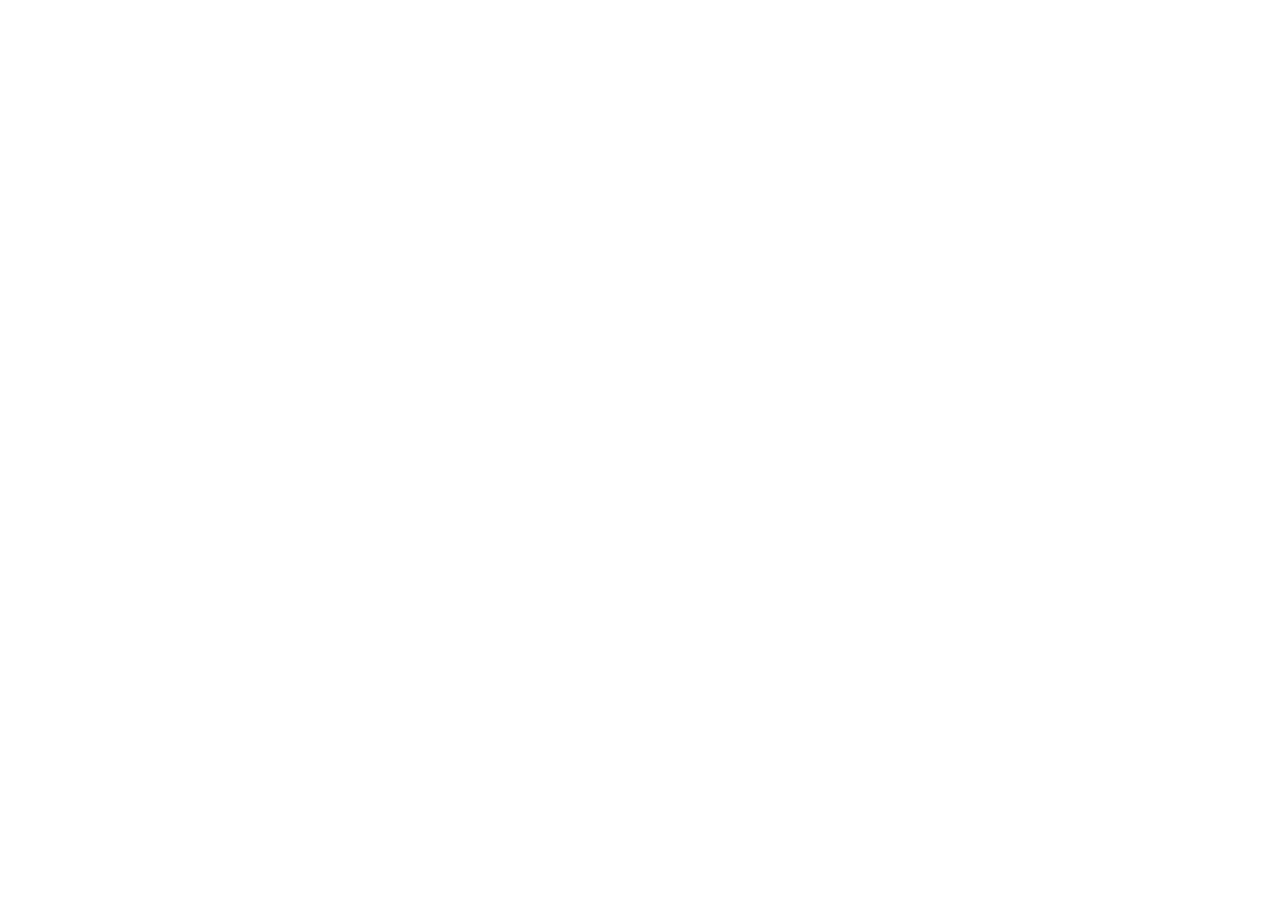
==== fb/index.html @ 3eae32b1 "Add a German redirect page to the App Store for Facebook ads Co-Authored-By: Claude Opus 5.5 <norepl" ====
<!doctype html>
<html lang="de">
<head>
  <meta charset="utf-8">
  <meta name="viewport" content="width=device-width, initial-scale=1">
  <meta name="theme-color" content="#fffaf0">
  <meta name="robots" content="noindex, nofollow">
  <title>Diadoku im App Store</title>
  <meta http-equiv="refresh" content="0; url=https://apps.apple.com/app/apple-store/id6808338155?pt=129407361&amp;ct=fb-ads&amp;mt=8">
  <link rel="icon" href="/favicon.ico" sizes="any">
  <link rel="apple-touch-icon" href="/assets/apple-touch-icon.png">
  <link rel="stylesheet" href="/styles.css?v=3">
  <script>location.replace("https://apps.apple.com/app/apple-store/id6808338155?pt=129407361&ct=fb-ads&mt=8");</script>
  <style>
    .redirect { min-height: 100vh; display: flex; flex-direction: column; align-items: center; justify-content: center; gap: 20px; padding: 24px; text-align: center; }
    .redirect img { border-radius: 22%; }
    .redirect p { margin: 0; }
  </style>
</head>
<body>
  <main class="redirect">
    <img src="/assets/icon-256.png" width="96" height="96" alt="Diadoku">
    <p>Der App Store wird geöffnet …</p>
    <a class="store-badge" href="https://apps.apple.com/app/apple-store/id6808338155?pt=129407361&amp;ct=fb-ads&amp;mt=8">
      <svg viewBox="0 0 24 24" aria-hidden="true"><path d="M16.7 12.8c0-2.3 1.9-3.4 2-3.5a4.3 4.3 0 0 0-3.4-1.8c-1.4-.1-2.7.8-3.4.8-.7 0-1.8-.8-3-.8a4.5 4.5 0 0 0-3.8 2.3c-1.6 2.8-.4 6.9 1.1 9.2.8 1.1 1.6 2.3 2.7 2.2 1.1 0 1.5-.7 2.9-.7s1.8.7 3 .7 2-1.1 2.7-2.3a10 10 0 0 0 1.2-2.5 4 4 0 0 1-2-3.6ZM14.4 6a4.2 4.2 0 0 0 1-3 4.3 4.3 0 0 0-2.8 1.5 4 4 0 0 0-1 2.9 3.6 3.6 0 0 0 2.8-1.4Z"/></svg>
      <span><small>Laden im</small><strong>App Store</strong></span>
    </a>
  </main>
</body>
</html>
---- styles.css ----
/* Nunito stands in for SF Rounded where the system font is not available */
@font-face {
  font-family: "Nunito";
  src: url("assets/fonts/nunito-latin-800-normal.woff2") format("woff2");
  font-weight: 800;
  font-display: swap;
}
@font-face {
  font-family: "Nunito";
  src: url("assets/fonts/nunito-latin-900-normal.woff2") format("woff2");
  font-weight: 900;
  font-display: swap;
}

/* The light look of the store images and the Product Hunt gallery:
   cream ground, gold accents, the app's ink color (DiadokuTheme, light). */
:root {
  color-scheme: light;
  --cream: #fffaf0;
  --sand: #ede6d6;
  --ink: #2b2117;
  --muted: rgb(43 33 23 / 66%);
  --gold: #996612;
  --gold-soft: #e6b852;
  --gold-light: #ffde80;
  --on-gold: #332105;
  --edge: rgb(153 102 18 / 22%);
  --shadow: rgb(89 61 20 / 26%);
  --rounded: ui-rounded, "SF Pro Rounded", "Nunito", system-ui, sans-serif;
  --sans: -apple-system, BlinkMacSystemFont, "SF Pro Text", "Segoe UI", Roboto, sans-serif;
}

* { box-sizing: border-box; }
html { min-width: 320px; background: var(--sand); overflow-x: hidden; scroll-behavior: smooth; }
body {
  margin: 0;
  overflow-x: hidden;
  overflow-x: clip;
  color: var(--ink);
  font-family: var(--sans);
  -webkit-font-smoothing: antialiased;
  background:
    radial-gradient(1200px 700px at 80% 0%, rgb(255 222 128 / 45%), transparent 60%),
    linear-gradient(180deg, var(--cream) 0%, var(--sand) 100%);
}
a { color: inherit; }
img { max-width: 100%; }
a:focus-visible { outline: 3px solid var(--gold-soft); outline-offset: 3px; border-radius: 8px; }

/* ---------- Header ---------- */
.top {
  width: min(1180px, calc(100% - 32px));
  margin: 0 auto;
  padding: 18px 0;
  display: flex;
  align-items: center;
  justify-content: space-between;
  gap: 16px;
}
.brand { display: flex; align-items: center; gap: 10px; text-decoration: none; }
.brand img { width: 40px; height: 40px; border-radius: 10px; box-shadow: 0 4px 12px var(--shadow); }
.brand span { font-family: var(--rounded); font-weight: 900; font-size: 22px; letter-spacing: -.01em; }
.pill-link {
  font-family: var(--rounded); font-weight: 900; font-size: 15px; text-decoration: none;
  padding: 9px 16px; border-radius: 999px; color: var(--on-gold);
  background: linear-gradient(180deg, var(--gold-light), var(--gold-soft));
  border: 1px solid #c99a3a;
  box-shadow: 0 6px 16px rgb(153 102 18 / 25%);
}

/* ---------- Shared type ---------- */
.eyebrow {
  margin: 0;
  font-family: var(--rounded);
  font-weight: 900;
  font-size: 13px;
  letter-spacing: .16em;
  text-transform: uppercase;
  color: var(--gold);
}
h1, h2 {
  margin: 0;
  font-family: var(--rounded);
  font-weight: 900;
  letter-spacing: -.015em;
  line-height: 1.02;
  text-wrap: balance;
}
h1 { font-size: clamp(46px, 7vw, 80px); }
h2 { font-size: clamp(36px, 4.6vw, 58px); }
h1 em, h2 em { font-style: normal; color: var(--gold); }
.lead {
  margin: 0;
  max-width: 30em;
  font-size: clamp(18px, 1.6vw, 21px);
  line-height: 1.5;
  font-weight: 500;
  color: var(--muted);
}

/* ---------- Sections: text on one side, store images on the other ---------- */
.hero, .feature {
  width: min(1180px, calc(100% - 32px));
  margin: 0 auto;
  display: grid;
  grid-template-columns: minmax(0, 1fr) minmax(0, 1.15fr);
  align-items: center;
  gap: 48px;
}
.hero { min-height: 640px; padding: 24px 0 64px; }
.feature { padding: 72px 0; border-top: 1px solid var(--edge); }
.feature--flip .copy { order: 2; }
.copy { display: flex; flex-direction: column; gap: 22px; min-width: 0; }

.chips { display: flex; flex-wrap: wrap; gap: 10px; margin: 0; padding: 0; list-style: none; }
.chips li {
  font-family: var(--rounded); font-weight: 800; font-size: 16px;
  padding: 8px 15px 7px; border-radius: 999px;
  background: rgb(255 255 255 / 92%);
  border: 1.5px solid var(--edge);
  box-shadow: 0 4px 12px rgb(89 61 20 / 10%);
}
.chips li.gold { background: linear-gradient(180deg, var(--gold-light), var(--gold-soft)); border-color: #c99a3a; color: var(--on-gold); }

/* Rule list with the mini boards of the app's rule cards */
.rules, .ticks { margin: 0; padding: 0; list-style: none; display: grid; gap: 14px; }
.rules li {
  display: flex; align-items: center; gap: 14px;
  font-family: var(--rounded); font-weight: 800; font-size: 19px;
}
.mini {
  flex: none;
  display: grid; grid-template-columns: repeat(3, 13px); gap: 2px;
  padding: 5px; border-radius: 9px;
  background: #fff; border: 1.5px solid var(--edge);
  box-shadow: 0 3px 8px rgb(89 61 20 / 10%);
}
.mini i {
  width: 13px; height: 13px; border-radius: 3px;
  background: #efe8d8; color: #b9a98a;
  font: 900 11px/13px var(--sans); font-style: normal; text-align: center;
}
.mini i.g { background: linear-gradient(180deg, var(--gold-light), var(--gold-soft)); }
.ticks li {
  display: flex; align-items: center; gap: 12px;
  font-family: var(--rounded); font-weight: 800; font-size: 20px;
}
.ticks li::before {
  content: ""; flex: none; width: 22px; height: 18px;
  background: linear-gradient(180deg, var(--gold-light), var(--gold-soft));
  clip-path: polygon(18% 0, 82% 0, 100% 34%, 50% 100%, 0 34%);
}

/* ---------- Store images, placed like the gallery slides ---------- */
.shots { position: relative; width: 100%; }
.shots img {
  position: absolute;
  height: auto;
  aspect-ratio: 660 / 1434;
  border-radius: 7% / 3.2%;
  box-shadow: 0 30px 60px var(--shadow), 0 0 0 1px rgb(89 61 20 / 8%);
  background: var(--cream);
}
/* three images fanned, the middle one on top */
.fan { aspect-ratio: 712 / 660; }
.fan img { width: 38.8%; top: 50%; }
.fan img:nth-child(1) { left: 0;     transform: translateY(-50%) rotate(-5deg) scale(.88); }
.fan img:nth-child(2) { left: 30.6%; transform: translateY(-50%); z-index: 2; animation: float 7s ease-in-out infinite; }
.fan img:nth-child(3) { left: 61.2%; transform: translateY(-50%) rotate(5deg) scale(.88); }
@keyframes float {
  0%, 100% { transform: translateY(-50%); }
  50% { transform: translateY(calc(-50% - 10px)); }
}
/* two images side by side, slightly tilted */
.pair { aspect-ratio: 640 / 690; }
.pair img { width: 46%; top: 50%; }
.pair img:nth-child(1) { left: 4%;  transform: translateY(-50%) rotate(-3deg); }
.pair img:nth-child(2) { left: 50%; transform: translateY(-47%) rotate(3deg); }
/* one image */
.single { aspect-ratio: 640 / 700; }
.single img { width: 50%; left: 25%; top: 50%; transform: translateY(-50%) rotate(2deg); }

/* ---------- Closing call ---------- */
.final {
  width: min(1180px, calc(100% - 32px));
  margin: 0 auto;
  padding: 80px 0 72px;
  border-top: 1px solid var(--edge);
  display: flex; flex-direction: column; align-items: center; gap: 18px;
  text-align: center;
}
.final img { width: 96px; height: 96px; border-radius: 22px; box-shadow: 0 10px 26px var(--shadow); }
.final p { margin: 0; font-size: 19px; color: var(--muted); }

.store-badge {
  align-self: flex-start;
  display: inline-flex; align-items: center; gap: 10px;
  padding: 10px 20px 10px 16px; border-radius: 14px;
  background: #000; color: #fff; text-decoration: none;
  box-shadow: 0 10px 24px rgb(0 0 0 / 22%);
  transition: transform .15s ease;
}
.store-badge:hover { transform: translateY(-2px); }
.final .store-badge { align-self: center; }
.store-badge svg { width: 30px; height: 30px; fill: #fff; flex: none; }
.store-badge span { display: flex; flex-direction: column; line-height: 1.1; }
.store-badge small { font-size: 12px; }
.store-badge strong { font-size: 22px; font-weight: 600; letter-spacing: -.01em; }

/* ---------- Footer ---------- */
.site-footer {
  width: min(1180px, calc(100% - 32px));
  margin: 0 auto;
  padding: 24px 0 36px;
  border-top: 1px solid var(--edge);
  display: flex; flex-wrap: wrap; align-items: center; justify-content: space-between; gap: 12px;
  font-size: 14px; color: var(--muted);
}
.site-footer p { margin: 0; }
.footer-links { display: flex; flex-wrap: wrap; gap: 18px; }
.footer-links a { text-decoration: none; }
.footer-links a:hover { color: var(--ink); text-decoration: underline; }

/* ---------- Small screens: text first, images below ---------- */
@media (max-width: 880px) {
  .hero, .feature { grid-template-columns: minmax(0, 1fr); gap: 28px; }
  .hero { min-height: 0; padding-top: 8px; }
  .feature { padding: 52px 0; }
  .feature--flip .copy { order: 0; }
  .shots { max-width: 560px; justify-self: center; }
}
@media (max-width: 420px) {
  .top .pill-link { display: none; }
  .rules li { font-size: 17px; }
}
@media (prefers-reduced-motion: reduce) {
  .fan img:nth-child(2) { animation: none; }
  html { scroll-behavior: auto; }
}
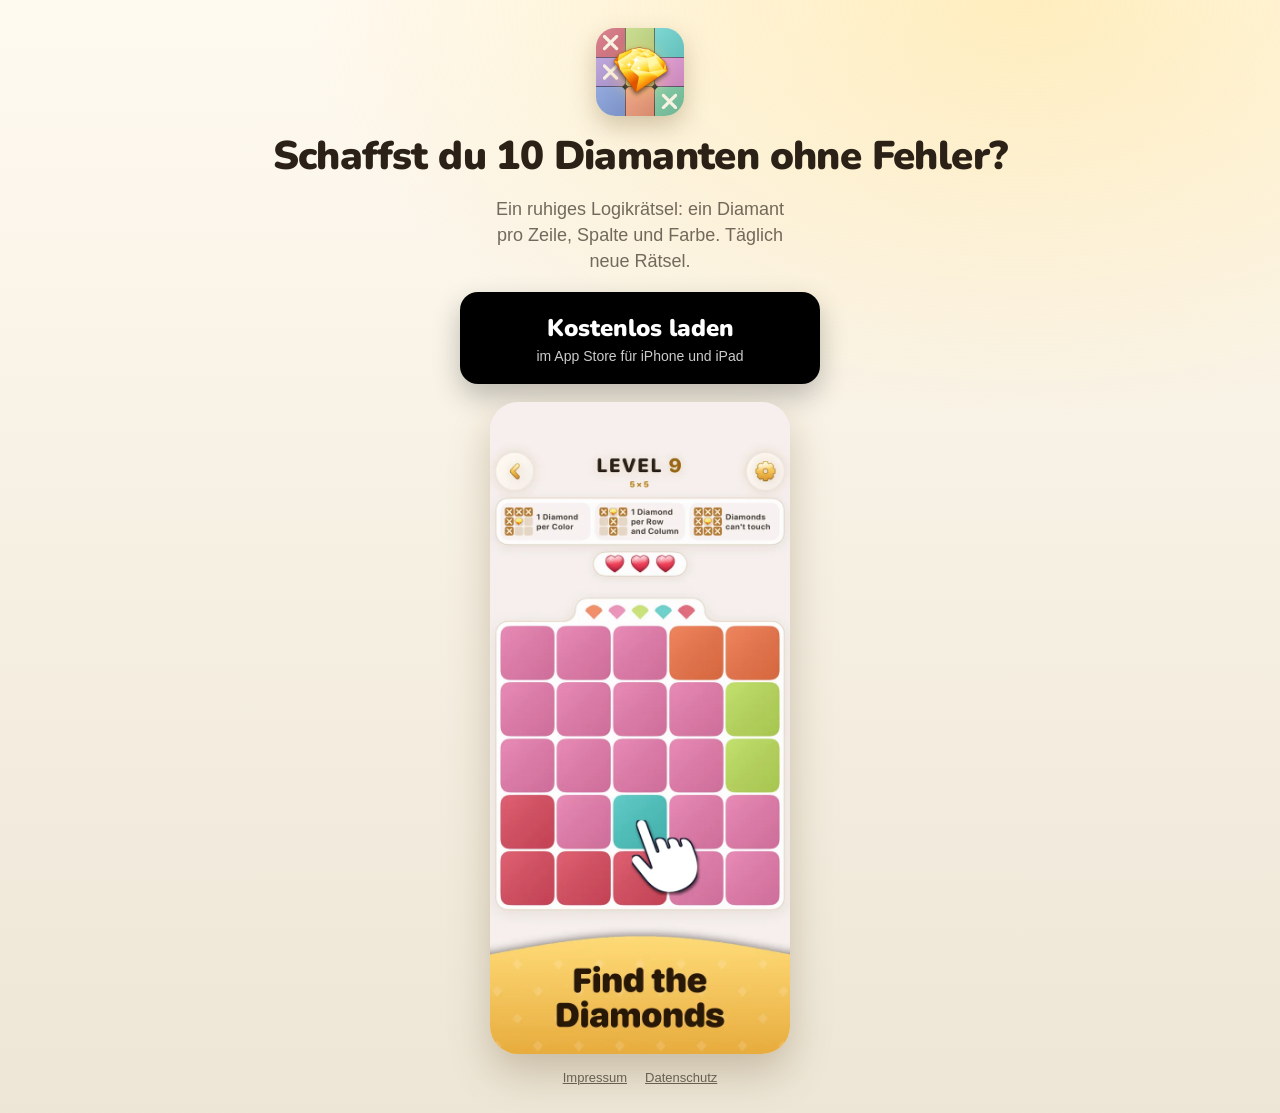
==== commit d03fe0d5: "Turn the Facebook ads page into a German landing page without auto redirect Co-Authored-By: Claude O" ====
--- a/fb/index.html
+++ b/fb/index.html
@@ -5,26 +5,40 @@
   <meta name="viewport" content="width=device-width, initial-scale=1">
   <meta name="theme-color" content="#fffaf0">
   <meta name="robots" content="noindex, nofollow">
-  <title>Diadoku im App Store</title>
-  <meta http-equiv="refresh" content="0; url=https://apps.apple.com/app/apple-store/id6808338155?pt=129407361&amp;ct=fb-ads&amp;mt=8">
+  <title>Diadoku: Logikrätsel für jeden Tag</title>
+  <meta name="description" content="Ein ruhiges Logikrätsel für iPhone und iPad: ein Diamant pro Zeile, Spalte und Farbe. Kostenlos im App Store.">
   <link rel="icon" href="/favicon.ico" sizes="any">
   <link rel="apple-touch-icon" href="/assets/apple-touch-icon.png">
   <link rel="stylesheet" href="/styles.css?v=3">
-  <script>location.replace("https://apps.apple.com/app/apple-store/id6808338155?pt=129407361&ct=fb-ads&mt=8");</script>
   <style>
-    .redirect { min-height: 100vh; display: flex; flex-direction: column; align-items: center; justify-content: center; gap: 20px; padding: 24px; text-align: center; }
-    .redirect img { border-radius: 22%; }
-    .redirect p { margin: 0; }
+    .landing {
+      display: flex; flex-direction: column; align-items: center; gap: 18px;
+      min-height: 100svh; padding: 28px 20px 16px; text-align: center; text-decoration: none;
+    }
+    .landing .icon { border-radius: 22%; box-shadow: 0 10px 24px var(--shadow); }
+    .landing h1 { margin: 0; font-family: var(--rounded); font-weight: 900; font-size: clamp(28px, 8vw, 40px); line-height: 1.1; }
+    .landing .lead { margin: 0; max-width: 30ch; font-size: 18px; line-height: 1.45; color: var(--muted); }
+    .landing .cta {
+      display: block; width: min(100%, 360px); padding: 20px 24px; border-radius: 18px;
+      background: #000; color: #fff; font-family: var(--rounded); font-weight: 900; font-size: 24px;
+      box-shadow: 0 12px 28px rgb(0 0 0 / 24%);
+    }
+    .landing .cta small { display: block; margin-top: 4px; font-family: var(--sans); font-weight: 500; font-size: 14px; opacity: .8; }
+    .landing .shot { width: min(72%, 300px); height: auto; border-radius: 28px; box-shadow: 0 18px 40px var(--shadow); }
+    .landing-footer { display: flex; justify-content: center; gap: 18px; padding: 0 20px 28px; font-size: 13px; color: var(--muted); }
   </style>
 </head>
 <body>
-  <main class="redirect">
-    <img src="/assets/icon-256.png" width="96" height="96" alt="Diadoku">
-    <p>Der App Store wird geöffnet …</p>
-    <a class="store-badge" href="https://apps.apple.com/app/apple-store/id6808338155?pt=129407361&amp;ct=fb-ads&amp;mt=8">
-      <svg viewBox="0 0 24 24" aria-hidden="true"><path d="M16.7 12.8c0-2.3 1.9-3.4 2-3.5a4.3 4.3 0 0 0-3.4-1.8c-1.4-.1-2.7.8-3.4.8-.7 0-1.8-.8-3-.8a4.5 4.5 0 0 0-3.8 2.3c-1.6 2.8-.4 6.9 1.1 9.2.8 1.1 1.6 2.3 2.7 2.2 1.1 0 1.5-.7 2.9-.7s1.8.7 3 .7 2-1.1 2.7-2.3a10 10 0 0 0 1.2-2.5 4 4 0 0 1-2-3.6ZM14.4 6a4.2 4.2 0 0 0 1-3 4.3 4.3 0 0 0-2.8 1.5 4 4 0 0 0-1 2.9 3.6 3.6 0 0 0 2.8-1.4Z"/></svg>
-      <span><small>Laden im</small><strong>App Store</strong></span>
-    </a>
-  </main>
+  <a class="landing" href="https://apps.apple.com/app/apple-store/id6808338155?pt=129407361&amp;ct=fb-ads&amp;mt=8">
+    <img class="icon" src="/assets/icon-256.png" width="88" height="88" alt="Diadoku">
+    <h1>Schaffst du 10 Diamanten ohne Fehler?</h1>
+    <p class="lead">Ein ruhiges Logikrätsel: ein Diamant pro Zeile, Spalte und Farbe. Täglich neue Rätsel.</p>
+    <span class="cta">Kostenlos laden<small>im App Store für iPhone und iPad</small></span>
+    <img class="shot" src="/assets/store/01-find-the-diamonds.webp?v=15" width="660" height="1434" alt="">
+  </a>
+  <footer class="landing-footer">
+    <a href="https://www.ogulcanserbest.com/imprint.html">Impressum</a>
+    <a href="https://www.ogulcanserbest.com/privacy.html">Datenschutz</a>
+  </footer>
 </body>
 </html>
